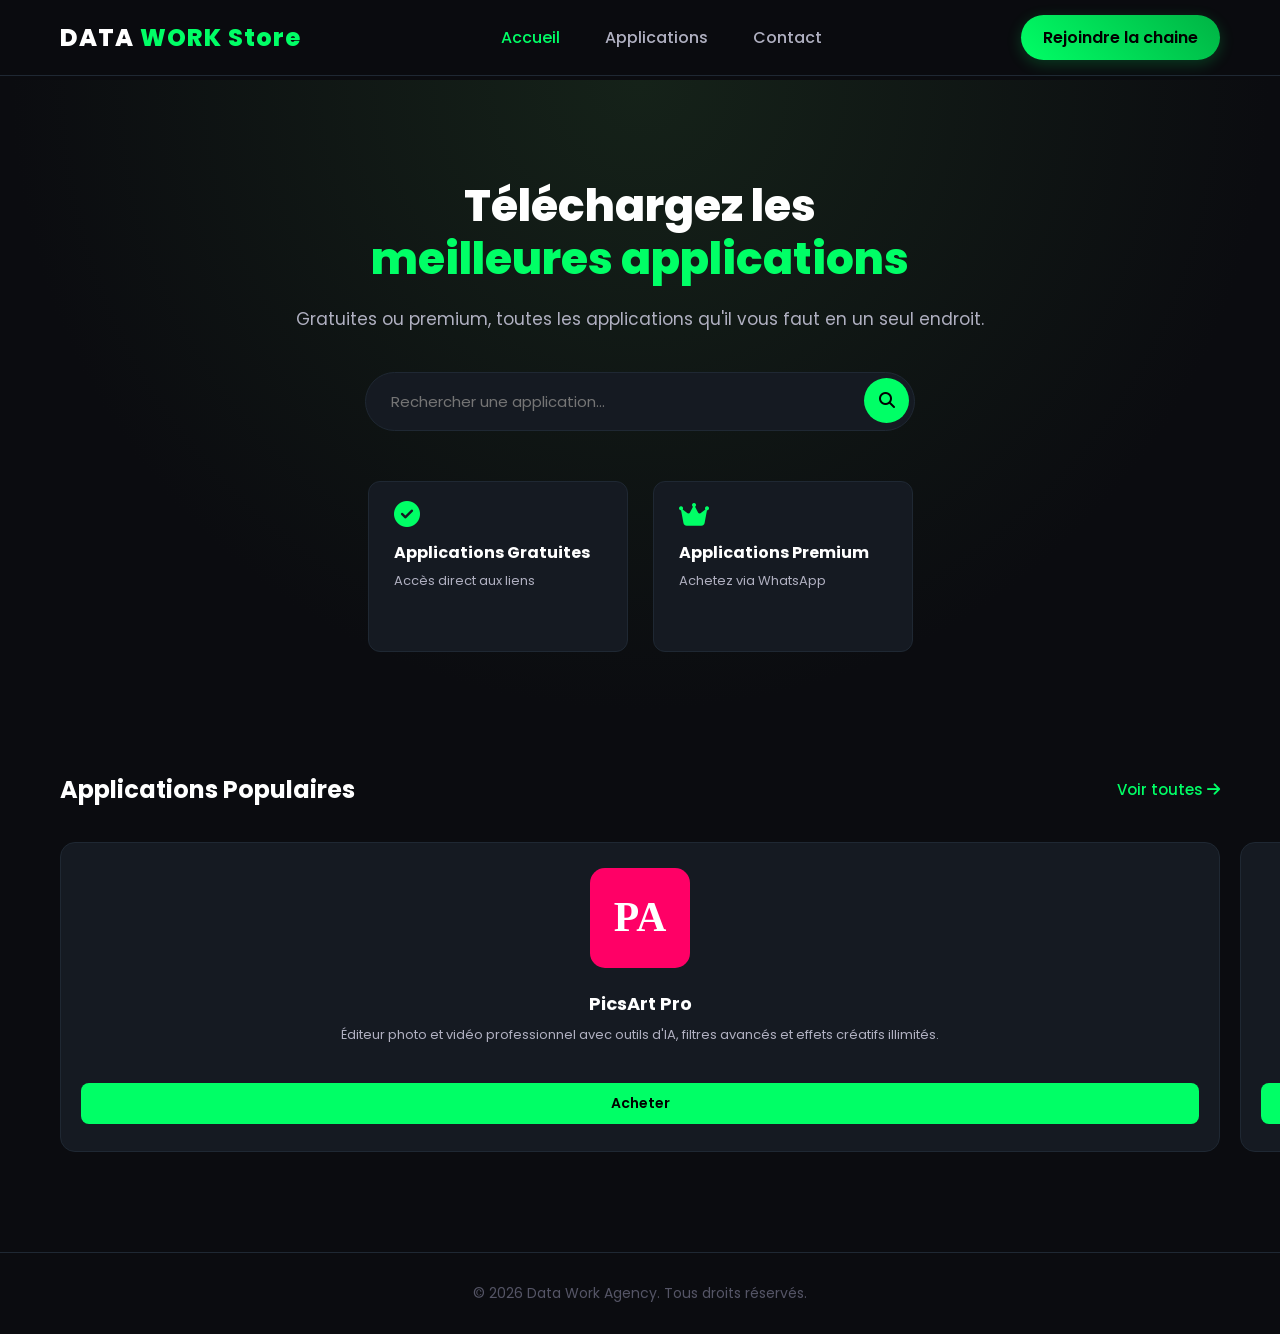
==== index.html @ b7a49e9f "initial commit on Data Work_store" ====
<!DOCTYPE html>
<html lang="fr">
<head>
    <meta charset="UTF-8">
    <meta name="viewport" content="width=device-width, initial-scale=1.0">
    <title>DATA WORK_store | Accueil - Les Meilleures Applications</title>
    <link rel="stylesheet" href="css/style.css">
    <link rel="stylesheet" href="css/responsive.css">
    <link rel="stylesheet" href="https://cdnjs.cloudflare.com/ajax/libs/font-awesome/6.4.0/css/all.min.css">
</head>
<body>
    <header>
        <div class="header-container">
            <div class="logo">DATA <span>WORK Store</span></div>
            <button class="burger" aria-label="Menu"><i class="fa-solid fa-bars"></i></button>
            <nav>
                <a href="index.html" class="active">Accueil</a>
                <a href="apps.html">Applications</a>
                <a href="contact.html">Contact</a>
            </nav>
            <a href="https://whatsapp.com/channel/0029VbBLz4p0wajt8gAwhN3r" target="_blank" class="btn-zapp">Rejoindre la chaine</a>
        </div>
    </header>

    <section class="hero">
        <div class="container">
            <h1>Téléchargez les <br><span>meilleures applications</span></h1>
            <p>Gratuites ou premium, toutes les applications qu'il vous faut en un seul endroit.</p>
            
            <div class="search-box">
                <input type="text" id="searchInputHome" placeholder="Rechercher une application...">
                <button id="searchBtnHome"><i class="fa-solid fa-magnifying-glass"></i></button>
            </div>

            <div class="categories">
                <div class="category-card">
                    <i class="fa-solid fa-circle-check"></i>
                    <h3>Applications Gratuites</h3>
                    <p>Accès direct aux liens</p>
                </div>
                <div class="category-card">
                    <i class="fa-solid fa-crown"></i>
                    <h3>Applications Premium</h3>
                    <p>Achetez via WhatsApp</p>
                </div>
            </div>
        </div>
    </section>

    <section class="featured-section">
        <div class="container">
            <div class="section-header">
                <h2>Applications Populaires</h2>
                <a href="apps.html" class="view-all">Voir toutes <i class="fa-solid fa-arrow-right"></i></a>
            </div>
            
            <div class="featured-grid">
                <div class="featured-card">
                    <div class="img-wrapper">
                        <img src="data:image/svg+xml,%3Csvg xmlns='http://www.w3.org/2000/svg' viewBox='0 0 120 120'%3E%3Crect fill='%23FF0066' width='120' height='120'/%3E%3Ctext x='50%25' y='50%25' font-size='50' font-weight='bold' fill='white' text-anchor='middle' dy='.3em'%3EPA%3C/text%3E%3C/svg%3E" alt="PicsArt Pro">
                    </div>
                    <h3>PicsArt Pro</h3>
                    <p>Éditeur photo et vidéo professionnel avec outils d'IA, filtres avancés et effets créatifs illimités.</p>
                    <a href="app.html?id=picsart-pro" class="btn-action buy">Acheter</a>
                </div>
                <div class="featured-card">
                    <div class="img-wrapper">
                        <img src="data:image/svg+xml,%3Csvg xmlns='http://www.w3.org/2000/svg' viewBox='0 0 120 120'%3E%3Crect fill='%23000000' width='120' height='120'/%3E%3Ctext x='50%25' y='50%25' font-size='50' font-weight='bold' fill='%23FFD700' text-anchor='middle' dy='.3em'%3ECC%3C/text%3E%3C/svg%3E" alt="CapCut Pro">
                    </div>
                    <h3>CapCut Pro</h3>
                    <p>Créateur de contenu professionnel pour réseaux sociaux avec effets, transitions et musiques premium.</p>
                    <a href="app.html?id=capcut-pro" class="btn-action buy">Acheter</a>
                </div>
                <div class="featured-card">
                    <div class="img-wrapper">
                        <img src="data:image/svg+xml,%3Csvg xmlns='http://www.w3.org/2000/svg' viewBox='0 0 120 120'%3E%3Crect fill='%23627EEA' width='120' height='120'/%3E%3Ctext x='50%25' y='50%25' font-size='60' fill='white' text-anchor='middle' dy='.3em'%3EVPN%3C/text%3E%3C/svg%3E" alt="VPN Master">
                    </div>
                    <h3>VPN Master</h3>
                    <p>Connexion VPN sécurisée et rapide pour protéger votre vie privée en ligne sur tous les réseaux.</p>
                    <a href="app.html?id=vpn-master" class="btn-action download">Télécharger</a>
                </div>
                <div class="featured-card">
                    <div class="img-wrapper">
                        <img src="https://www.spotify.com/favicon.ico" alt="Spotify Premium">
                    </div>
                    <h3>Spotify Premium</h3>
                    <p>Accès illimité à 70+ millions de chansons, podcasts et playlists personnalisées sans interruptions.</p>
                    <a href="app.html?id=spotify-premium" class="btn-action buy">Acheter</a>
                </div>
            </div>
        </div>
    </section>

    <footer>
        <p>&copy; 2026 Data Work Agency. Tous droits réservés.</p>
    </footer>

    <script src="js/script.js"></script>
</body>
</html>
---- css/style.css ----
@import url('https://fonts.googleapis.com/css2?family=Poppins:wght@300;400;500;600;700;800&display=swap');

* {
    margin: 0;
    padding: 0;
    box-sizing: border-box;
    font-family: 'Poppins', sans-serif;
    scroll-behavior: smooth;
}

body {
    background-color: #0b0c10;
    color: #ffffff;
    overflow-x: hidden;
    padding-top: 80px;
}

span {
    color: #00ff66;
}

.container {
    max-width: 1200px;
    margin: 0 auto;
    padding: 0 20px;
}

/* Header & Nav */
header {
    background-color: rgba(11, 12, 16, 0.95);
    padding: 15px 0;
    position: fixed;
    width: 100%;
    top: 0;
    left: 0;
    z-index: 1000;
    border-bottom: 1px solid #1f2833;
}

.header-container {
    display: flex;
    justify-content: space-between;
    align-items: center;
    max-width: 1200px;
    margin: 0 auto;
    padding: 0 20px;
    position: relative;
}

.logo {
    font-size: 24px;
    font-weight: 800;
    letter-spacing: 1px;
}

nav {
    display: flex;
    align-items: center;
    gap: 15px;
}

nav a {
    color: #b0b0c1;
    text-decoration: none;
    margin: 0 15px;
    transition: 0.3s;
    font-weight: 500;
}

nav a:hover, nav a.active {
    color: #00ff66;
}

.burger {
    display: none;
    background: none;
    border: none;
    color: #ffffff;
    font-size: 24px;
    cursor: pointer;
    padding: 8px;
}

nav.active {
    display: flex;
}

.btn-zapp {
    background: linear-gradient(45deg, #00ff66, #00b344);
    color: #000000;
    padding: 10px 22px;
    border-radius: 30px;
    text-decoration: none;
    font-weight: 600;
    transition: 0.3s;
    box-shadow: 0 4px 15px rgba(0, 255, 102, 0.2);
}

.btn-zapp:hover {
    transform: translateY(-2px);
    box-shadow: 0 6px 20px rgba(0, 255, 102, 0.4);
}

/* Hero Section */
.hero {
    padding: 100px 0 60px 0;
    text-align: center;
    background: radial-gradient(circle at top, #152219 0%, #0b0c10 70%);
}

.hero h1 {
    font-size: 44px;
    font-weight: 800;
    line-height: 1.2;
    margin-bottom: 20px;
}

.hero p {
    color: #b0b0c1;
    font-size: 17px;
    margin-bottom: 40px;
}

.search-box {
    display: flex;
    max-width: 550px;
    margin: 0 auto 50px auto;
    background-color: #151a22;
    border-radius: 30px;
    padding: 5px;
    border: 1px solid #1f2833;
}

.search-box input {
    flex: 1;
    background: none;
    border: none;
    outline: none;
    padding: 12px 20px;
    color: #fff;
    font-size: 15px;
}

.search-box button {
    background-color: #00ff66;
    border: none;
    width: 45px;
    height: 45px;
    border-radius: 50%;
    color: #000;
    cursor: pointer;
    font-size: 16px;
    transition: 0.3s;
}

.categories {
    display: flex;
    justify-content: center;
    gap: 25px;
}

.category-card {
    background-color: #151a22;
    padding: 20px 25px;
    border-radius: 12px;
    width: 260px;
    text-align: left;
    border: 1px solid #1f2833;
}

.category-card i {
    font-size: 26px;
    color: #00ff66;
    margin-bottom: 12px;
}

.category-card h3 {
    font-size: 16px;
    margin-bottom: 6px;
}

.category-card p {
    color: #b0b0c1;
    font-size: 13px;
}

/* Featured / Section Global */
.featured-section, .apps-list-section, .about-section, .contact-section {
    padding: 60px 0;
}

.section-header {
    display: flex;
    justify-content: space-between;
    align-items: center;
    margin-bottom: 35px;
}

.view-all {
    color: #00ff66;
    text-decoration: none;
    font-weight: 500;
    font-size: 15px;
}

.featured-grid {
    display: grid;
    grid-template-columns: repeat(4, 100%);
    gap: 20px;
}

.featured-card {
    background-color: #151a22;
    border: 1px solid #1f2833;
    border-radius: 15px;
    padding: 25px 20px;
    text-align: center;
    transition: 0.3s;
}

.featured-card:hover {
    border-color: #00ff66;
    transform: translateY(-5px);
}

.img-wrapper {
    margin-bottom: 15px;
}

.img-wrapper img {
    border-radius: 15px;
    width: 100px;
    height: 100px;
}

.featured-card h3 {
    font-size: 18px;
    margin-bottom: 8px;
}

.featured-card p {
    color: #b0b0c1;
    font-size: 13px;
    margin-bottom: 20px;
    height: 38px;
    overflow: hidden;
}

.btn-action {
    display: block;
    padding: 10px 0;
    border-radius: 8px;
    text-decoration: none;
    font-weight: 600;
    font-size: 14px;
    transition: 0.3s;
}

.btn-action.buy {
    background-color: #00ff66;
    color: #000;
}

.btn-action.download {
    background-color: transparent;
    border: 1px solid #00ff66;
    color: #00ff66;
}

.btn-action.download:hover {
    background-color: #00ff66;
    color: #000;
}

/* Apps Page Elements */
.page-title {
    text-align: center;
    padding: 40px 0 20px 0;
}

.page-title h2 {
    font-size: 32px;
    margin-bottom: 8px;
}

.page-title p {
    color: #b0b0c1;
}

.filter-tabs {
    margin-top: 25px;
    display: flex;
    justify-content: center;
    gap: 10px;
}

.tab-btn {
    background-color: #151a22;
    border: 1px solid #1f2833;
    color: #fff;
    padding: 8px 20px;
    border-radius: 20px;
    cursor: pointer;
    font-weight: 500;
    transition: 0.3s;
}

.tab-btn.active, .tab-btn:hover {
    background-color: #00ff66;
    color: #000;
    border-color: #00ff66;
}

.apps-list-wrapper {
    display: flex;
    flex-direction: column;
    gap: 15px;
    max-width: 800px;
    margin: 0 auto;
}

.app-list-item {
    background-color: #151a22;
    border: 1px solid #1f2833;
    border-radius: 12px;
    padding: 15px 20px;
    display: flex;
    justify-content: space-between;
    align-items: center;
    transition: 0.3s;
}

.app-list-item:hover {
    border-color: #00ff66;
}

.app-item-info {
    display: flex;
    align-items: center;
    gap: 15px;
}

.app-item-info img {
    width: 60px;
    height: 60px;
    border-radius: 10px;
}

.app-item-info h3 {
    font-size: 17px;
    display: flex;
    align-items: center;
}

.app-item-info p {
    color: #b0b0c1;
    font-size: 13px;
    margin-top: 2px;
}

.badge {
    font-size: 10px;
    padding: 2px 6px;
    border-radius: 4px;
    margin-left: 8px;
    font-weight: 600;
}

.badge.premium {
    background-color: rgba(255, 215, 0, 0.1);
    color: #ffd700;
}

.badge.free {
    background-color: rgba(0, 255, 102, 0.1);
    color: #00ff66;
}

.btn-item-link {
    background-color: #1f2833;
    color: #fff;
    text-decoration: none;
    padding: 8px 16px;
    border-radius: 6px;
    font-size: 13px;
    font-weight: 500;
    transition: 0.3s;
}

.btn-item-link:hover {
    background-color: #00ff66;
    color: #000;
}

/* App Detail Page */
.app-detail-container-grid {
    display: grid;
    grid-template-columns: 300px 100%;
    gap: 40px;
    margin-top: 20px;
}

.app-sidebar {
    text-align: center;
}

.app-sidebar img {
    width: 150px;
    height: 150px;
    border-radius: 24px;
    margin-bottom: 20px;
}

.app-sidebar h2 {
    font-size: 26px;
    margin-bottom: 15px;
}

.btn-large {
    display: block;
    width: 100%;
    padding: 14px 0;
    border-radius: 10px;
    text-decoration: none;
    font-weight: 600;
    font-size: 16px;
    text-align: center;
    transition: 0.3s;
    margin-bottom: 10px;
}

.btn-large.buy {
    background: linear-gradient(45deg, #00ff66, #00b344);
    color: #000;
}

.btn-large.download {
    background-color: transparent;
    border: 2px solid #00ff66;
    color: #00ff66;
}

.btn-large.download:hover {
    background-color: #00ff66;
    color: #000;
}

.btn-large.back {
    background-color: #1f2833;
    border: 1px solid #1f2833;
    color: #fff;
}

.btn-large.back:hover {
    background-color: #00ff66;
    color: #000;
    border-color: #00ff66;
}

.secure-tag {
    color: #b0b0c1;
    font-size: 12px;
}

.app-main-content h3 {
    font-size: 20px;
    margin-bottom: 15px;
    border-left: 4px solid #00ff66;
    padding-left: 10px;
}

.app-main-content p {
    color: #b0b0c1;
    line-height: 1.6;
    margin-bottom: 25px;
}

.info-table {
    background-color: #151a22;
    border-radius: 12px;
    padding: 20px;
    border: 1px solid #1f2833;
}

.info-row {
    display: flex;
    justify-content: space-between;
    padding: 12px 0;
    border-bottom: 1px solid #1f2833;
}

.info-row:last-child {
    border-bottom: none;
}

.info-label {
    color: #b0b0c1;
}

.info-value {
    font-weight: 500;
}

/* About & Contact Page */
.about-section, .contact-section {
    text-align: center;
    max-width: 800px;
    margin: 0 auto;
}

.about-section h2, .contact-section h2 {
    font-size: 36px;
    margin-bottom: 20px;
}

.lead-text {
    font-size: 18px;
    color: #00ff66;
    margin-bottom: 15px;
}

.description-text {
    color: #b0b0c1;
    line-height: 1.7;
    margin-bottom: 40px;
}

.values-grid {
    display: grid;
    grid-template-columns: repeat(3, 100%);
    gap: 20px;
}

.value-card {
    background-color: #151a22;
    border: 1px solid #1f2833;
    padding: 25px 15px;
    border-radius: 12px;
}

.value-card i {
    font-size: 28px;
    color: #00ff66;
    margin-bottom: 12px;
}

.contact-box {
    background-color: #151a22;
    border: 1px solid #1f2833;
    padding: 40px;
    border-radius: 15px;
    margin-top: 30px;
}

.btn-contact-action {
    display: inline-block;
    background: linear-gradient(45deg, #00ff66, #00b344);
    color: #000;
    padding: 12px 35px;
    border-radius: 30px;
    text-decoration: none;
    font-weight: 600;
    margin-bottom: 25px;
}

.social-icons a {
    color: #fff;
    font-size: 24px;
    margin: 0 10px;
    transition: 0.3s;
}

.social-icons a:hover {
    color: #00ff66;
}

/* Footer */
footer {
    text-align: center;
    padding: 30px 0;
    border-top: 1px solid #1f2833;
    color: #555566;
    font-size: 14px;
    margin-top: 40px;
}
---- css/responsive.css ----
@media (max-width: 992px) {
    .featured-grid {
        grid-template-columns: repeat(2, 100%);
    }
    .values-grid {
        grid-template-columns: 100%;
        gap: 15px;
    }
}

@media (max-width: 768px) {
    body {
        padding-top: 70px;
    }
    .header-container {
        flex-direction: column;
        gap: 15px;
        align-items: flex-start;
    }
    .burger {
        display: block;
    }
    nav {
        display: none;
        flex-direction: column;
        align-items: flex-start;
        width: 100%;
        background-color: rgba(11, 12, 16, 0.98);
        padding: 15px 20px;
        border-radius: 12px;
        margin-bottom: 5px;
        gap: 10px;
    }
    nav.active {
        display: flex;
    }
    nav a {
        margin: 10px 0;
        font-size: 14px;
    }
    .hero h1 {
        font-size: 32px;
    }
    .hero p {
        font-size: 15px;
    }
    .categories {
        flex-direction: column;
        align-items: center;
    }
    .category-card {
        width: 100%;
        max-width: 340px;
    }
    .section-header {
        flex-direction: column;
        align-items: flex-start;
        gap: 10px;
    }
    .app-detail-container-grid {
        grid-template-columns: 100%;
        gap: 30px;
    }
    .app-list-item {
        flex-direction: column;
        align-items: flex-start;
        gap: 15px;
    }
    .btn-item-link {
        width: 100%;
        text-align: center;
    }
}

@media (max-width: 480px) {
    .featured-grid {
        grid-template-columns: 100%;
    }
}
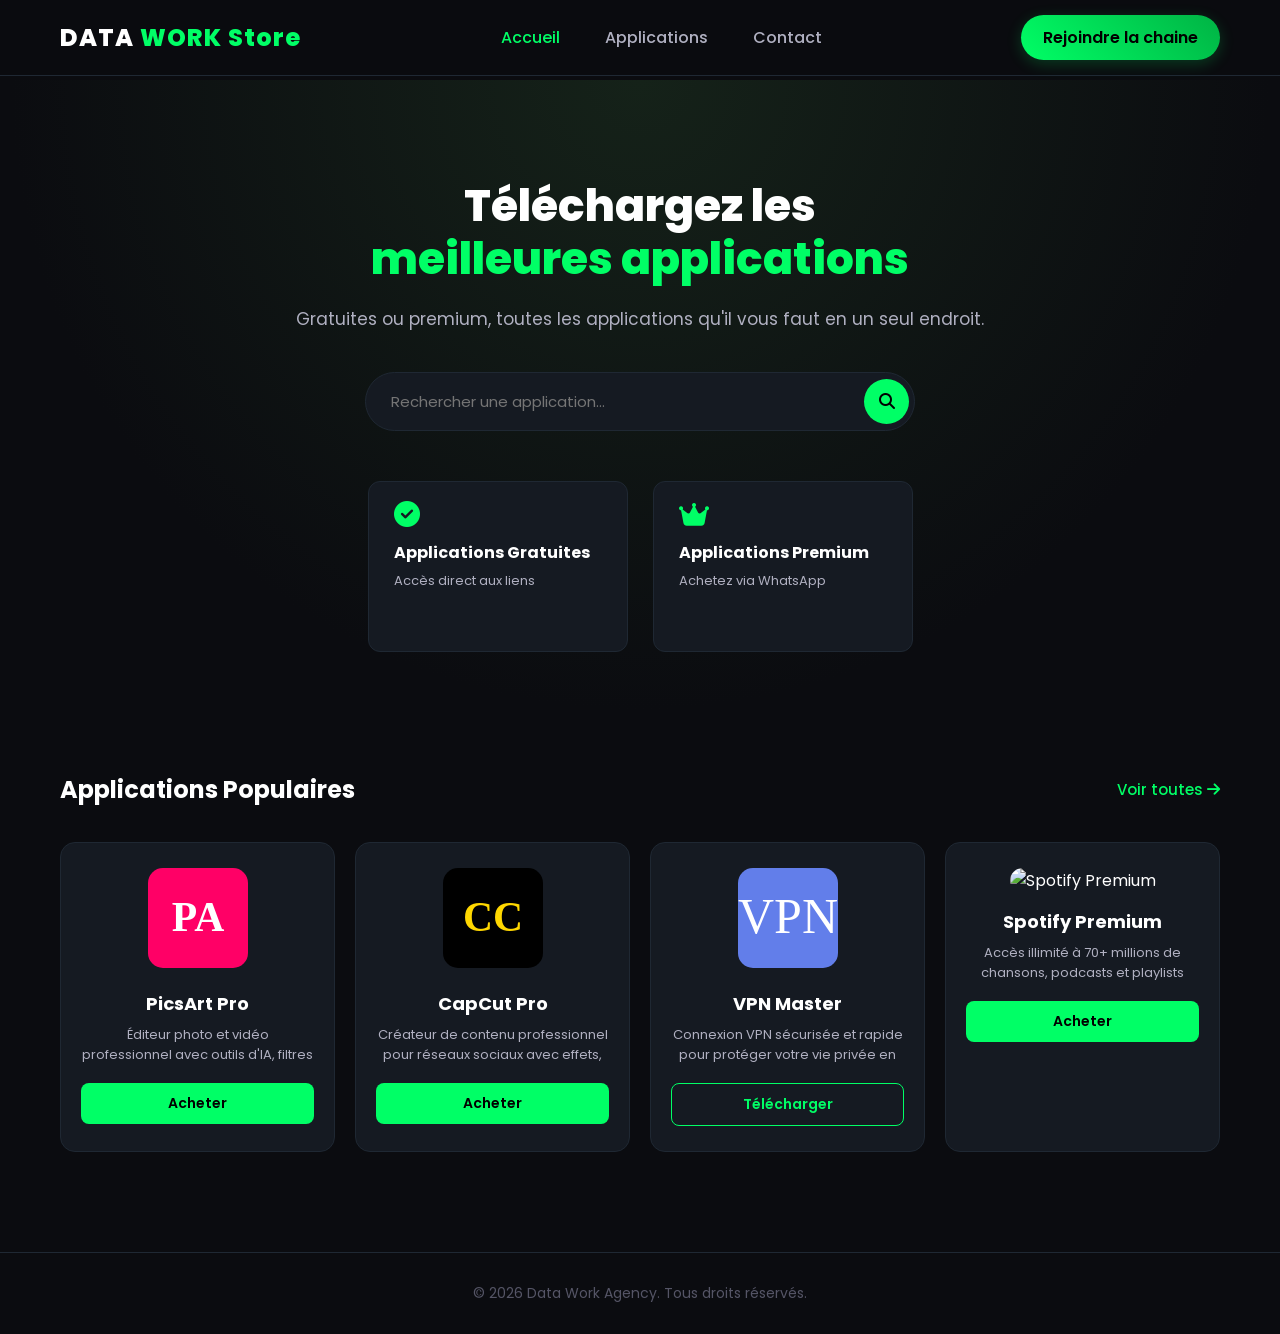
==== commit a877cc41: "Update Spotify logo in index.html" ====
--- a/index.html
+++ b/index.html
@@ -81,7 +81,7 @@
                 </div>
                 <div class="featured-card">
                     <div class="img-wrapper">
-                        <img src="https://www.spotify.com/favicon.ico" alt="Spotify Premium">
+                        <img src="https://upload.wikimedia.org/wikipedia/commons/1/19/Spotify_logo_without_text.svg" alt="Spotify Premium">
                     </div>
                     <h3>Spotify Premium</h3>
                     <p>Accès illimité à 70+ millions de chansons, podcasts et playlists personnalisées sans interruptions.</p>
--- a/css/style.css
+++ b/css/style.css
@@ -123,6 +123,7 @@
 
 .search-box {
     display: flex;
+    align-items: center; /* Aligne verticalement l'input et le bouton au centre */
     max-width: 550px;
     margin: 0 auto 50px auto;
     background-color: #151a22;
@@ -139,19 +140,44 @@
     padding: 12px 20px;
     color: #fff;
     font-size: 15px;
+    width: 100%; /* S'assure que l'input occupe bien l'espace fluide */
 }
 
 .search-box button {
     background-color: #00ff66;
     border: none;
+    
+    /* On force les dimensions pour garder un cercle parfait */
     width: 45px;
     height: 45px;
+    min-width: 45px;  /* IMPORTANT : Empêche le bouton de s'écraser sur les côtés */
+    min-height: 45px; /* IMPORTANT : Empêche le bouton de se déformer en hauteur */
     border-radius: 50%;
+    
     color: #000;
     cursor: pointer;
     font-size: 16px;
     transition: 0.3s;
-}
+
+    /* Centre parfaitement la loupe (icône ou texte) au milieu du rond */
+    display: flex;
+    align-items: center;
+    justify-content: center;
+    padding: 0; 
+}
+
+/* Sécurité : Si ta loupe est une icône FontAwesome (<i>), un SVG ou une image, 
+   on s'assure qu'elle ne déborde pas et garde ses proportions */
+.search-box button i,
+.search-box button svg,
+.search-box button img {
+    font-size: 16px;
+    width: 16px;
+    height: 16px;
+    display: inline-block;
+    object-fit: contain;
+}
+
 
 .categories {
     display: flex;
@@ -205,9 +231,10 @@
 
 .featured-grid {
     display: grid;
-    grid-template-columns: repeat(4, 100%);
+    grid-template-columns: repeat(4, 1fr); /* Divise l'espace en 4 parts égales */
     gap: 20px;
 }
+
 
 .featured-card {
     background-color: #151a22;
@@ -395,10 +422,11 @@
 /* App Detail Page */
 .app-detail-container-grid {
     display: grid;
-    grid-template-columns: 300px 100%;
+    grid-template-columns: 300px 1fr; /* 300px pour la sidebar, le reste pour le texte */
     gap: 40px;
     margin-top: 20px;
 }
+
 
 .app-sidebar {
     text-align: center;
--- a/css/responsive.css
+++ b/css/responsive.css
@@ -1,6 +1,11 @@
+/* ==========================================
+   RESPONSIVE DESIGN (CORRIGÉ)
+   ========================================== */
+
 @media (max-width: 992px) {
     .featured-grid {
-        grid-template-columns: repeat(2, 100%);
+        /* Correction : 2 colonnes égales (1fr) au lieu de 100% pour éviter le bug d'affichage */
+        grid-template-columns: repeat(2, 1fr); 
     }
     .values-grid {
         grid-template-columns: 100%;
@@ -10,13 +15,28 @@
 
 @media (max-width: 768px) {
     body {
-        padding-top: 70px;
+        /* Augmenté à 120px pour laisser de la place au header qui s'agrandit sur mobile */
+        padding-top: 120px; 
     }
     .header-container {
-        flex-direction: column;
-        gap: 15px;
-        align-items: flex-start;
+        display: flex;
+        flex-direction: row; /* On force l'alignement en ligne pour éviter l'empilement vertical */
+        justify-content: space-between; /* Logo à gauche, bouton et burger à droite */
+        align-items: center;
+        flex-wrap: wrap; /* Permet aux éléments de se positionner proprement sur très petit écran */
+        gap: 10px;
     }
+    
+    /* On cible le bouton vert dans le header pour réduire sa taille sur mobile */
+    .header-container a[href*="chain"], 
+    .header-container .btn, 
+    .header-container button { 
+        font-size: 13px;
+        padding: 6px 12px;
+        width: auto;
+        white-space: nowrap; /* Évite que le texte du bouton s'écrive sur deux lignes */
+    }
+
     .burger {
         display: block;
     }
@@ -76,4 +96,9 @@
     .featured-grid {
         grid-template-columns: 100%;
     }
+    
+    /* Sécurité additionnelle pour les écrans minuscules */
+    body {
+        padding-top: 140px; 
+    }
 }
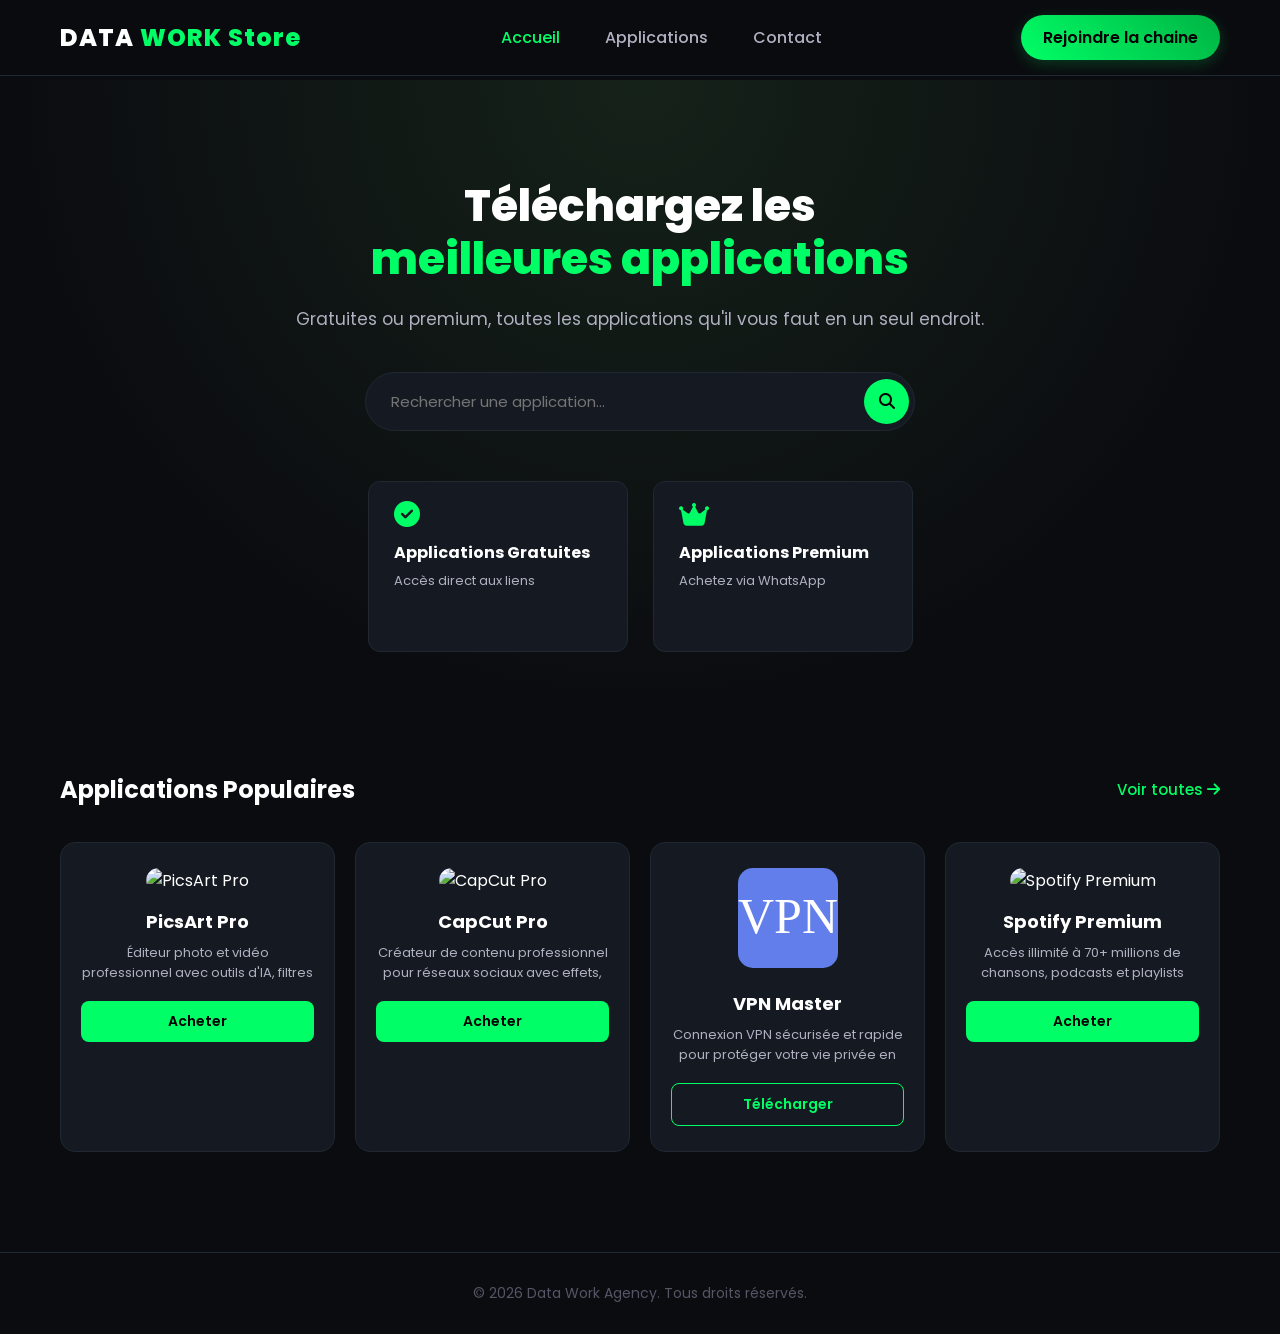
==== commit c527e780: "Replace SVG images with external image URLs" ====
--- a/index.html
+++ b/index.html
@@ -57,7 +57,7 @@
             <div class="featured-grid">
                 <div class="featured-card">
                     <div class="img-wrapper">
-                        <img src="data:image/svg+xml,%3Csvg xmlns='http://www.w3.org/2000/svg' viewBox='0 0 120 120'%3E%3Crect fill='%23FF0066' width='120' height='120'/%3E%3Ctext x='50%25' y='50%25' font-size='50' font-weight='bold' fill='white' text-anchor='middle' dy='.3em'%3EPA%3C/text%3E%3C/svg%3E" alt="PicsArt Pro">
+                        <img src="https://o.uguu.se/WyMmsFwc.jpg" alt="PicsArt Pro">
                     </div>
                     <h3>PicsArt Pro</h3>
                     <p>Éditeur photo et vidéo professionnel avec outils d'IA, filtres avancés et effets créatifs illimités.</p>
@@ -65,7 +65,7 @@
                 </div>
                 <div class="featured-card">
                     <div class="img-wrapper">
-                        <img src="data:image/svg+xml,%3Csvg xmlns='http://www.w3.org/2000/svg' viewBox='0 0 120 120'%3E%3Crect fill='%23000000' width='120' height='120'/%3E%3Ctext x='50%25' y='50%25' font-size='50' font-weight='bold' fill='%23FFD700' text-anchor='middle' dy='.3em'%3ECC%3C/text%3E%3C/svg%3E" alt="CapCut Pro">
+                        <img src="https://h.uguu.se/YanOipov.jpg" alt="CapCut Pro">
                     </div>
                     <h3>CapCut Pro</h3>
                     <p>Créateur de contenu professionnel pour réseaux sociaux avec effets, transitions et musiques premium.</p>
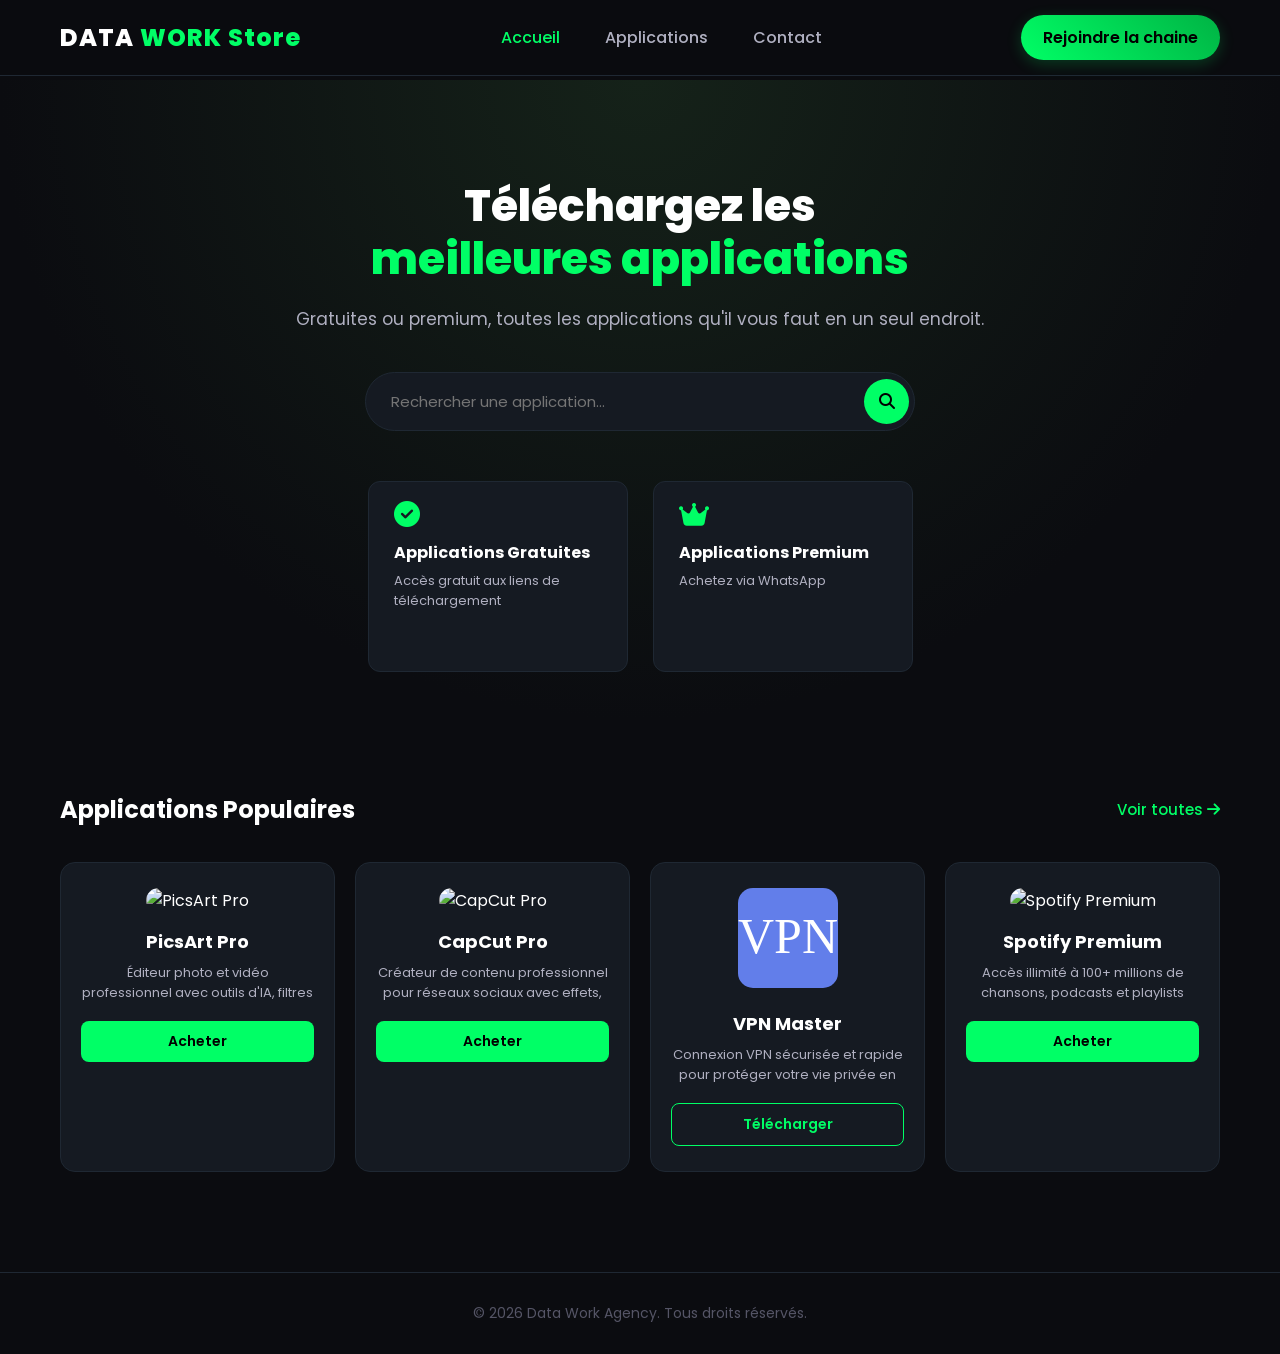
==== commit 41facc00: "Enhance index.html with new meta tags and content Updated meta tags and improved text descriptions f" ====
--- a/index.html
+++ b/index.html
@@ -4,6 +4,15 @@
     <meta charset="UTF-8">
     <meta name="viewport" content="width=device-width, initial-scale=1.0">
     <title>DATA WORK_store | Accueil - Les Meilleures Applications</title>
+    
+    <link rel="icon" type="image/png" href="https://raw.githubusercontent.com/jujucram/DataWork_store/main/images/IMG-20260110-WA0226.png">
+    <link rel="apple-touch-icon" href="https://raw.githubusercontent.com/jujucram/DataWork_store/main/images/IMG-20260110-WA0226.png">
+    
+    <meta name="description" content="DataWork Store - Téléchargez vos applications Android modifiées, versions Premium et jeux gratuits en un clic.">
+    <meta name="keywords" content="DataWork Store, APK mod, apps premium gratuit, android mod, store cameroun">
+    <meta name="author" content="DataWork Store">
+    
+    <!-- Styles et icônes -->
     <link rel="stylesheet" href="css/style.css">
     <link rel="stylesheet" href="css/responsive.css">
     <link rel="stylesheet" href="https://cdnjs.cloudflare.com/ajax/libs/font-awesome/6.4.0/css/all.min.css">
@@ -36,7 +45,7 @@
                 <div class="category-card">
                     <i class="fa-solid fa-circle-check"></i>
                     <h3>Applications Gratuites</h3>
-                    <p>Accès direct aux liens</p>
+                    <p>Accès gratuit aux liens de téléchargement</p>
                 </div>
                 <div class="category-card">
                     <i class="fa-solid fa-crown"></i>
@@ -57,7 +66,7 @@
             <div class="featured-grid">
                 <div class="featured-card">
                     <div class="img-wrapper">
-                        <img src="https://o.uguu.se/WyMmsFwc.jpg" alt="PicsArt Pro">
+                        <img src="https://raw.githubusercontent.com/jujucram/DataWork_store/main/images/IMG-20260628-WA0452.jpg" alt="PicsArt Pro">
                     </div>
                     <h3>PicsArt Pro</h3>
                     <p>Éditeur photo et vidéo professionnel avec outils d'IA, filtres avancés et effets créatifs illimités.</p>
@@ -65,7 +74,7 @@
                 </div>
                 <div class="featured-card">
                     <div class="img-wrapper">
-                        <img src="https://h.uguu.se/YanOipov.jpg" alt="CapCut Pro">
+                        <img src="https://raw.githubusercontent.com/jujucram/DataWork_store/main/images/IMG-20260627-WA0495.jpg" alt="CapCut Pro">
                     </div>
                     <h3>CapCut Pro</h3>
                     <p>Créateur de contenu professionnel pour réseaux sociaux avec effets, transitions et musiques premium.</p>
@@ -81,10 +90,10 @@
                 </div>
                 <div class="featured-card">
                     <div class="img-wrapper">
-                        <img src="https://upload.wikimedia.org/wikipedia/commons/1/19/Spotify_logo_without_text.svg" alt="Spotify Premium">
+                        <img src="https://cdn.jsdelivr.net/gh/Walkxcode/Dashboard-Icons@main/png/spotify.png" alt="Spotify Premium">
                     </div>
                     <h3>Spotify Premium</h3>
-                    <p>Accès illimité à 70+ millions de chansons, podcasts et playlists personnalisées sans interruptions.</p>
+                    <p>Accès illimité à 100+ millions de chansons, podcasts et playlists personnalisées sans interruptions.</p>
                     <a href="app.html?id=spotify-premium" class="btn-action buy">Acheter</a>
                 </div>
             </div>
--- a/css/style.css
+++ b/css/style.css
@@ -513,9 +513,12 @@
 .info-row {
     display: flex;
     justify-content: space-between;
+    align-items: flex-start; /* Aligne le texte par le haut si ça passe sur 2 lignes */
+    gap: 15px;               /* Crée un espace de sécurité de 15px pour empêcher le collage */
     padding: 12px 0;
     border-bottom: 1px solid #1f2833;
 }
+
 
 .info-row:last-child {
     border-bottom: none;
--- a/css/responsive.css
+++ b/css/responsive.css
@@ -1,7 +1,3 @@
-/* ==========================================
-   RESPONSIVE DESIGN (CORRIGÉ)
-   ========================================== */
-
 @media (max-width: 992px) {
     .featured-grid {
         /* Correction : 2 colonnes égales (1fr) au lieu de 100% pour éviter le bug d'affichage */
